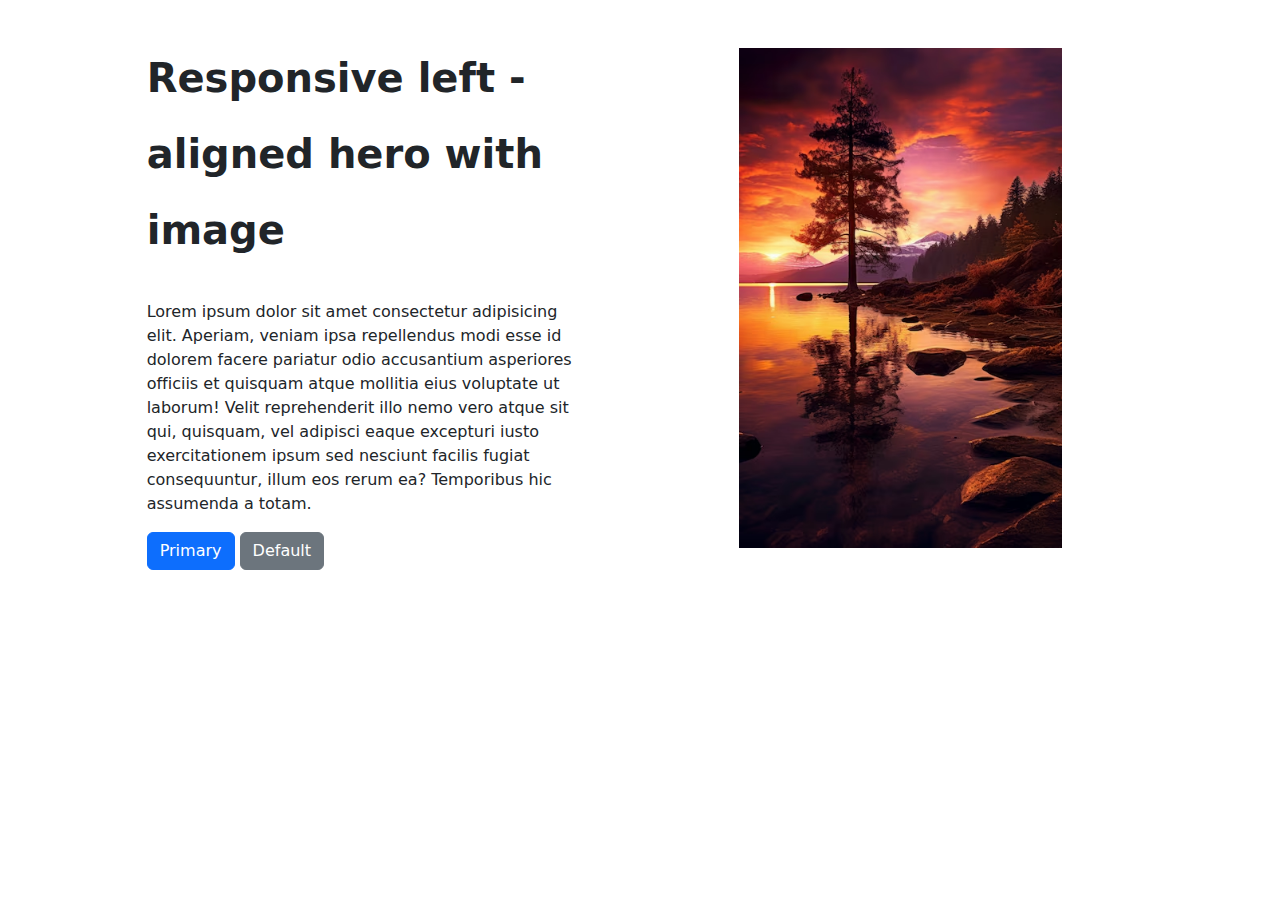
==== Examen2P/imagen1/index.html @ 95c292a3 "Add files via upload" ====
<html lang="es">
<head>
    <meta charset="UTF-8">
    <meta http-equiv="X-UA-Compatible" content="IE=edge">
    <meta name="viewport" content="width=device-width, initial-scale=1.0">
    <title>Examen</title>
    <link href="https://cdn.jsdelivr.net/npm/bootstrap@5.3.3/dist/css/bootstrap.min.css" rel="stylesheet" integrity="sha384-QWTKZyjpPEjISv5WaRU9OFeRpok6YctnYmDr5pNlyT2bRjXh0JMhjY6hW+ALEwIH" crossorigin="anonymous">
    <link rel="stylesheet" href="style.css">
</head>
<body>
    <div class="d-flex flex-row p-5 justify-content-center">
        <div class="d-flex flex-column w-50 col-4">
            <p class="texto"><b>Responsive left -</b></p>
            <p class="texto"><b>aligned hero with</b></p>
            <p class="texto"><b>image</b></p>
            <div class="pt-4 w-75">
                Lorem ipsum dolor sit amet consectetur adipisicing elit. Aperiam, veniam ipsa repellendus modi esse id dolorem facere pariatur odio accusantium asperiores officiis et quisquam atque mollitia eius voluptate ut laborum!
                Velit reprehenderit illo nemo vero atque sit qui, quisquam, vel adipisci eaque excepturi iusto exercitationem ipsum sed nesciunt facilis fugiat consequuntur, illum eos rerum ea? Temporibus hic assumenda a totam.
            </div>
            <div class="column pt-3">
                <button type="button " class=" btn btn-primary">Primary</button>
                <button type="button " class=" btn btn-secondary">Default</button>

            </div>
        </div>
        <div class="col-4">
            <img src="img/fondo" height="500">
        </div>
    </div>
    <script src="https://cdn.jsdelivr.net/npm/bootstrap@5.3.3/dist/js/bootstrap.bundle.min.js" integrity="sha384-YvpcrYf0tY3lHB60NNkmXc5s9fDVZLESaAA55NDzOxhy9GkcIdslK1eN7N6jIeHz" crossorigin="anonymous"></script>
</body>
</html>
---- Examen2P/imagen1/style.css ----
.texto{
    font-size: 40px;
}
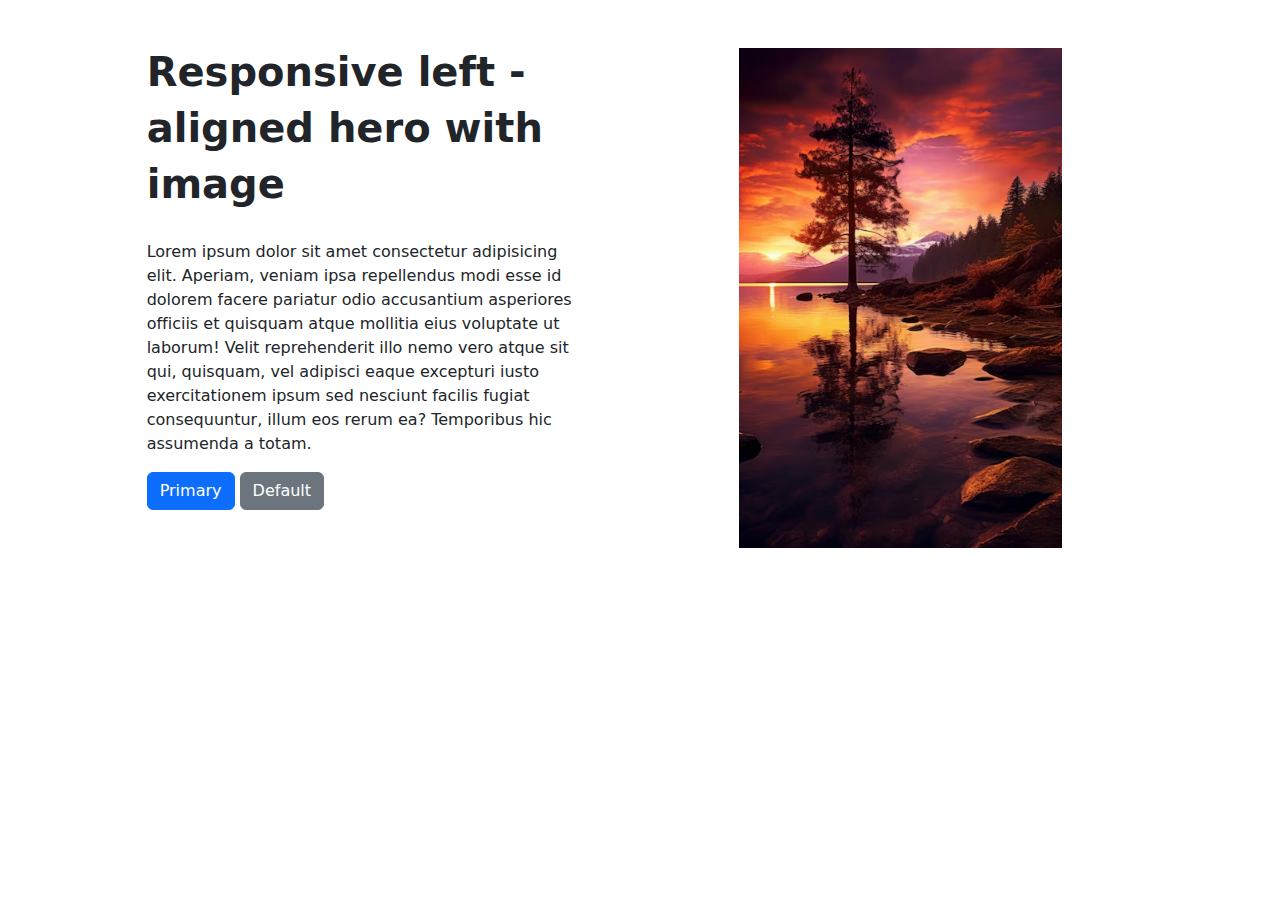
==== commit c3e66e0b: "Add files via upload" ====
--- a/Examen2P/imagen1/index.html
+++ b/Examen2P/imagen1/index.html
@@ -10,9 +10,9 @@
 <body>
     <div class="d-flex flex-row p-5 justify-content-center">
         <div class="d-flex flex-column w-50 col-4">
-            <p class="texto"><b>Responsive left -</b></p>
-            <p class="texto"><b>aligned hero with</b></p>
-            <p class="texto"><b>image</b></p>
+            <p class="texto h1"><b>Responsive left -</b></p>
+            <p class="texto h1"><b>aligned hero with</b></p>
+            <p class="texto h1"><b>image</b></p>
             <div class="pt-4 w-75">
                 Lorem ipsum dolor sit amet consectetur adipisicing elit. Aperiam, veniam ipsa repellendus modi esse id dolorem facere pariatur odio accusantium asperiores officiis et quisquam atque mollitia eius voluptate ut laborum!
                 Velit reprehenderit illo nemo vero atque sit qui, quisquam, vel adipisci eaque excepturi iusto exercitationem ipsum sed nesciunt facilis fugiat consequuntur, illum eos rerum ea? Temporibus hic assumenda a totam.
